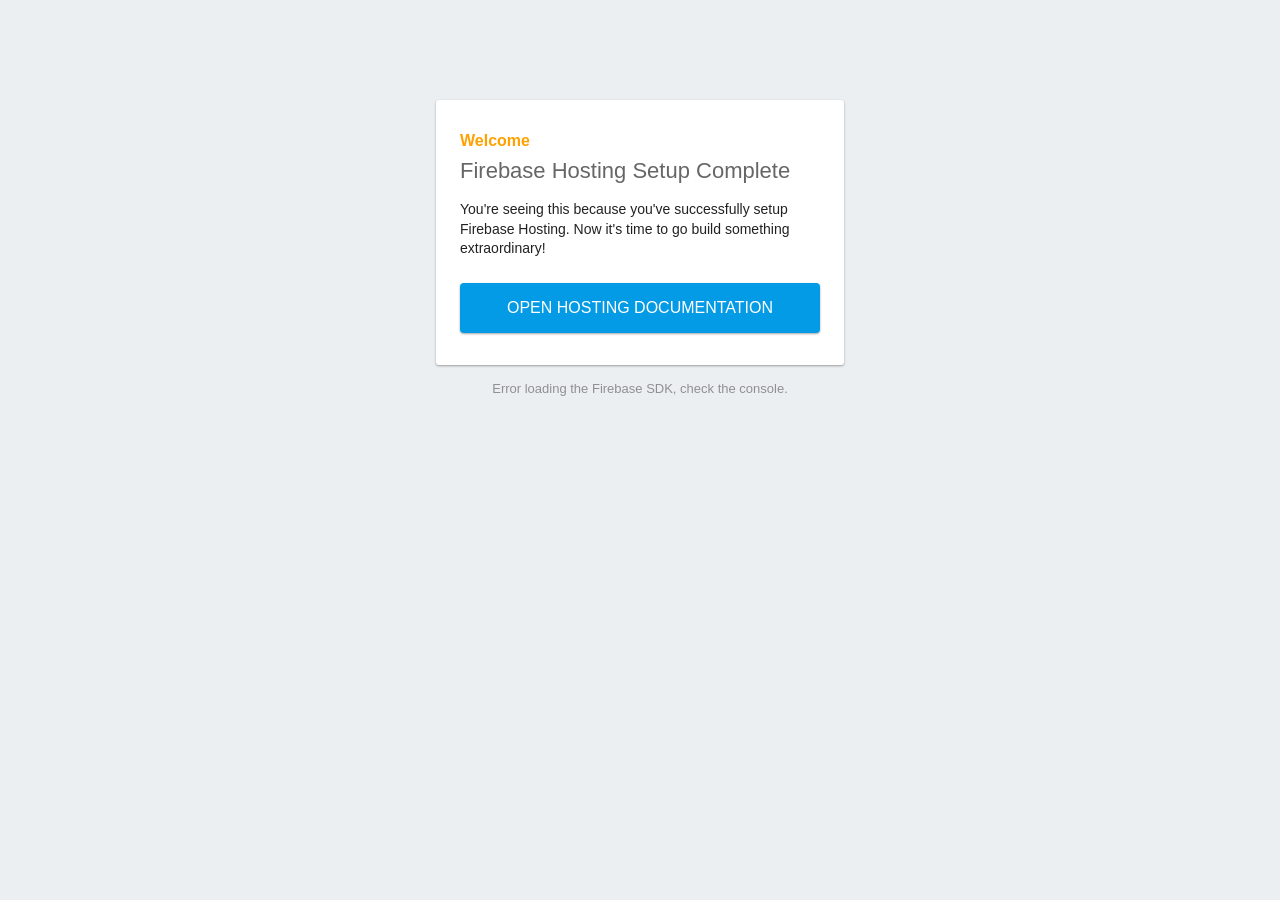
==== n/index.html @ ab1061d9 "Add files via upload" ====
<!DOCTYPE html>
<html>
  <head>
    <meta charset="utf-8">
    <meta name="viewport" content="width=device-width, initial-scale=1">
    <title>Welcome to Firebase Hosting</title>

    <!-- update the version number as needed -->
    <script defer src="/__/firebase/13.3.0/firebase-app-compat.js"></script>
    <!-- include only the Firebase features as you need -->
    <script defer src="/__/firebase/13.3.0/firebase-auth-compat.js"></script>
    <script defer src="/__/firebase/13.3.0/firebase-database-compat.js"></script>
    <script defer src="/__/firebase/13.3.0/firebase-firestore-compat.js"></script>
    <script defer src="/__/firebase/13.3.0/firebase-functions-compat.js"></script>
    <script defer src="/__/firebase/13.3.0/firebase-messaging-compat.js"></script>
    <script defer src="/__/firebase/13.3.0/firebase-storage-compat.js"></script>
    <script defer src="/__/firebase/13.3.0/firebase-analytics-compat.js"></script>
    <script defer src="/__/firebase/13.3.0/firebase-remote-config-compat.js"></script>
    <script defer src="/__/firebase/13.3.0/firebase-performance-compat.js"></script>
    <!-- 
      initialize the SDK after all desired features are loaded, set useEmulator to false
      to avoid connecting the SDK to running emulators.
    -->
    <script defer src="/__/firebase/init.js?useEmulator=true"></script>

    <style media="screen">
      body { background: #ECEFF1; color: rgba(0,0,0,0.87); font-family: Roboto, Helvetica, Arial, sans-serif; margin: 0; padding: 0; }
      #message { background: white; max-width: 360px; margin: 100px auto 16px; padding: 32px 24px; border-radius: 3px; }
      #message h2 { color: #ffa100; font-weight: bold; font-size: 16px; margin: 0 0 8px; }
      #message h1 { font-size: 22px; font-weight: 300; color: rgba(0,0,0,0.6); margin: 0 0 16px;}
      #message p { line-height: 140%; margin: 16px 0 24px; font-size: 14px; }
      #message a { display: block; text-align: center; background: #039be5; text-transform: uppercase; text-decoration: none; color: white; padding: 16px; border-radius: 4px; }
      #message, #message a { box-shadow: 0 1px 3px rgba(0,0,0,0.12), 0 1px 2px rgba(0,0,0,0.24); }
      #load { color: rgba(0,0,0,0.4); text-align: center; font-size: 13px; }
      @media (max-width: 600px) {
        body, #message { margin-top: 0; background: white; box-shadow: none; }
        body { border-top: 16px solid #ffa100; }
      }
    </style>
  </head>
  <body>
    <div id="message">
      <h2>Welcome</h2>
      <h1>Firebase Hosting Setup Complete</h1>
      <p>You're seeing this because you've successfully setup Firebase Hosting. Now it's time to go build something extraordinary!</p>
      <a target="_blank" href="https://firebase.google.com/docs/hosting/">Open Hosting Documentation</a>
    </div>
    <p id="load">Firebase SDK Loading&hellip;</p>

    <script>
      document.addEventListener('DOMContentLoaded', function() {
        const loadEl = document.querySelector('#load');
        // // 🔥🔥🔥🔥🔥🔥🔥🔥🔥🔥🔥🔥🔥🔥🔥🔥🔥🔥🔥🔥🔥🔥🔥🔥🔥🔥🔥🔥🔥🔥🔥
        // // The Firebase SDK is initialized and available here!
        //
        // firebase.auth().onAuthStateChanged(user => { });
        // firebase.database().ref('/path/to/ref').on('value', snapshot => { });
        // firebase.firestore().doc('/foo/bar').get().then(() => { });
        // firebase.functions().httpsCallable('yourFunction')().then(() => { });
        // firebase.messaging().requestPermission().then(() => { });
        // firebase.storage().ref('/path/to/ref').getDownloadURL().then(() => { });
        // firebase.analytics(); // call to activate
        // firebase.analytics().logEvent('tutorial_completed');
        // firebase.performance(); // call to activate
        //
        // // 🔥🔥🔥🔥🔥🔥🔥🔥🔥🔥🔥🔥🔥🔥🔥🔥🔥🔥🔥🔥🔥🔥🔥🔥🔥🔥🔥🔥🔥🔥🔥

        try {
          let app = firebase.app();
          let features = [
            'auth', 
            'database', 
            'firestore',
            'functions',
            'messaging', 
            'storage', 
            'analytics', 
            'remoteConfig',
            'performance',
          ].filter(feature => typeof app[feature] === 'function');
          loadEl.textContent = `Firebase SDK loaded with ${features.join(', ')}`;
        } catch (e) {
          console.error(e);
          loadEl.textContent = 'Error loading the Firebase SDK, check the console.';
        }
      });
    </script>
  </body>
</html>
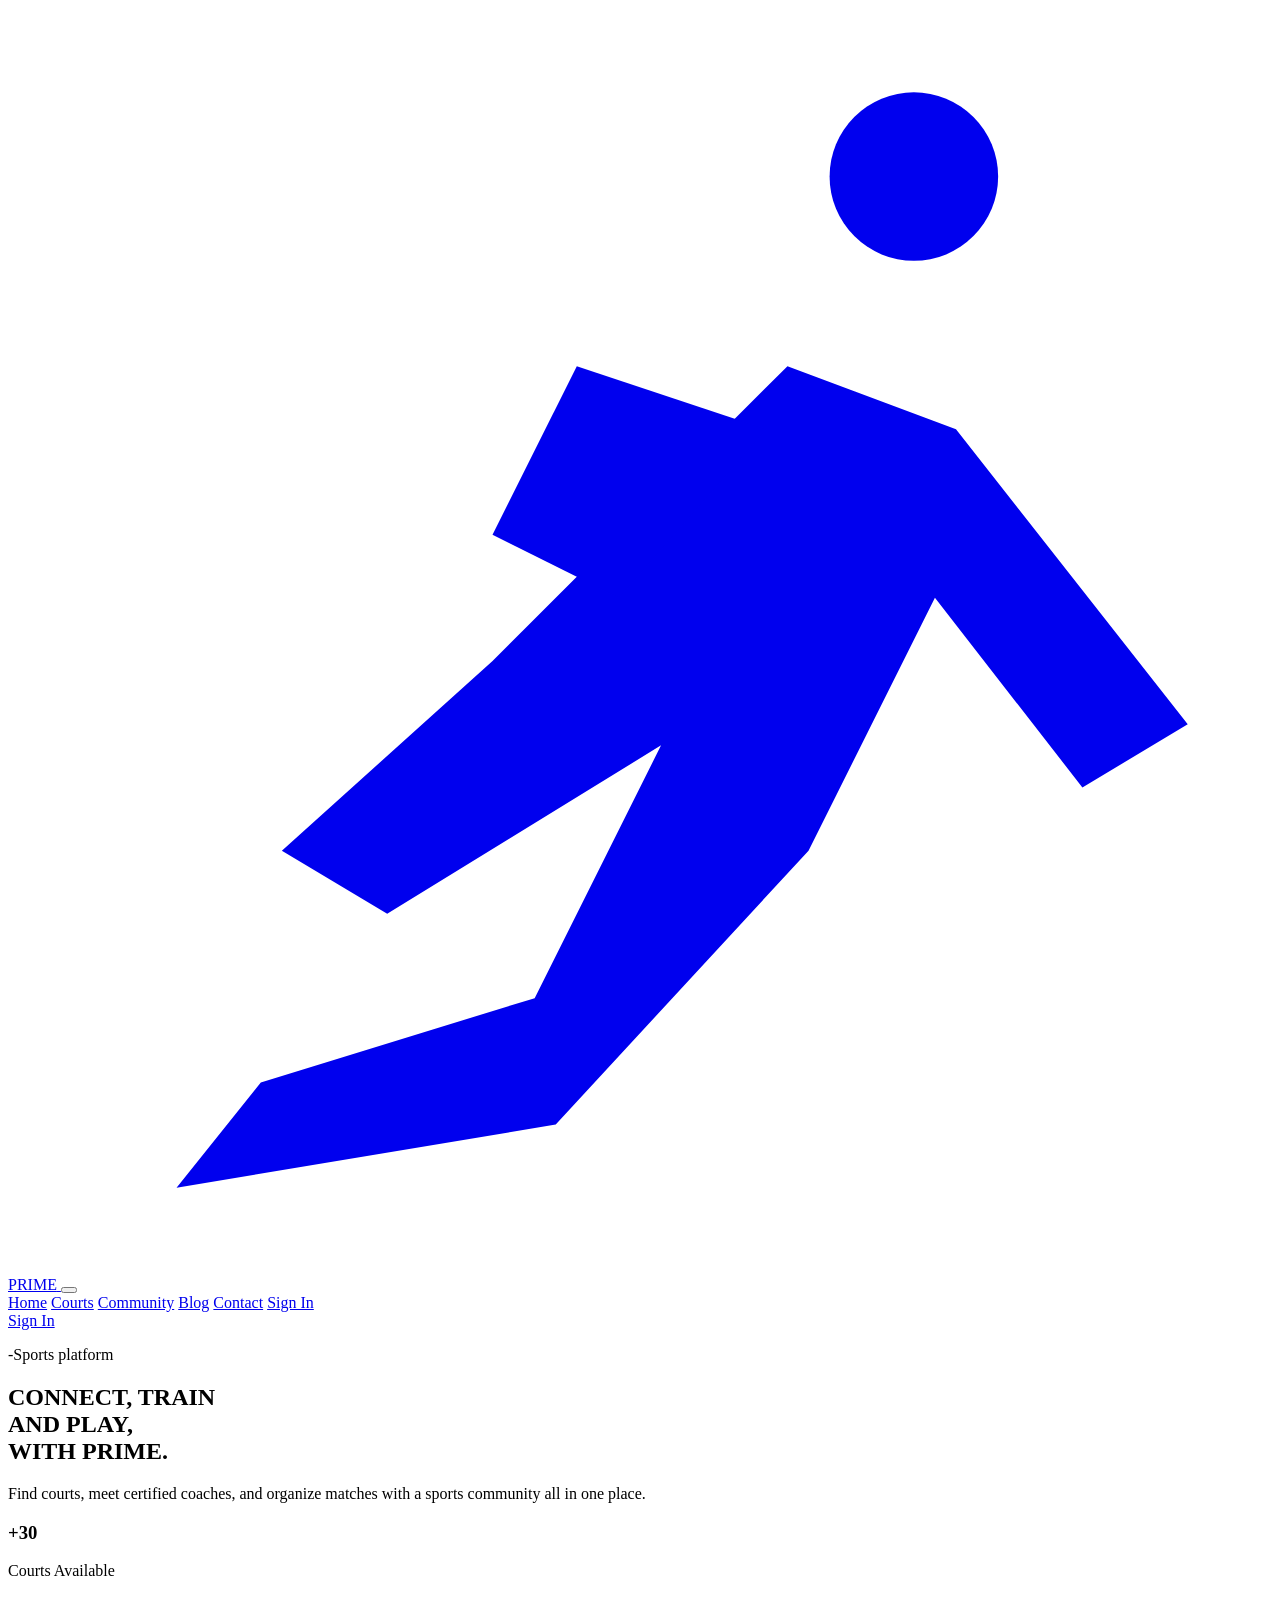
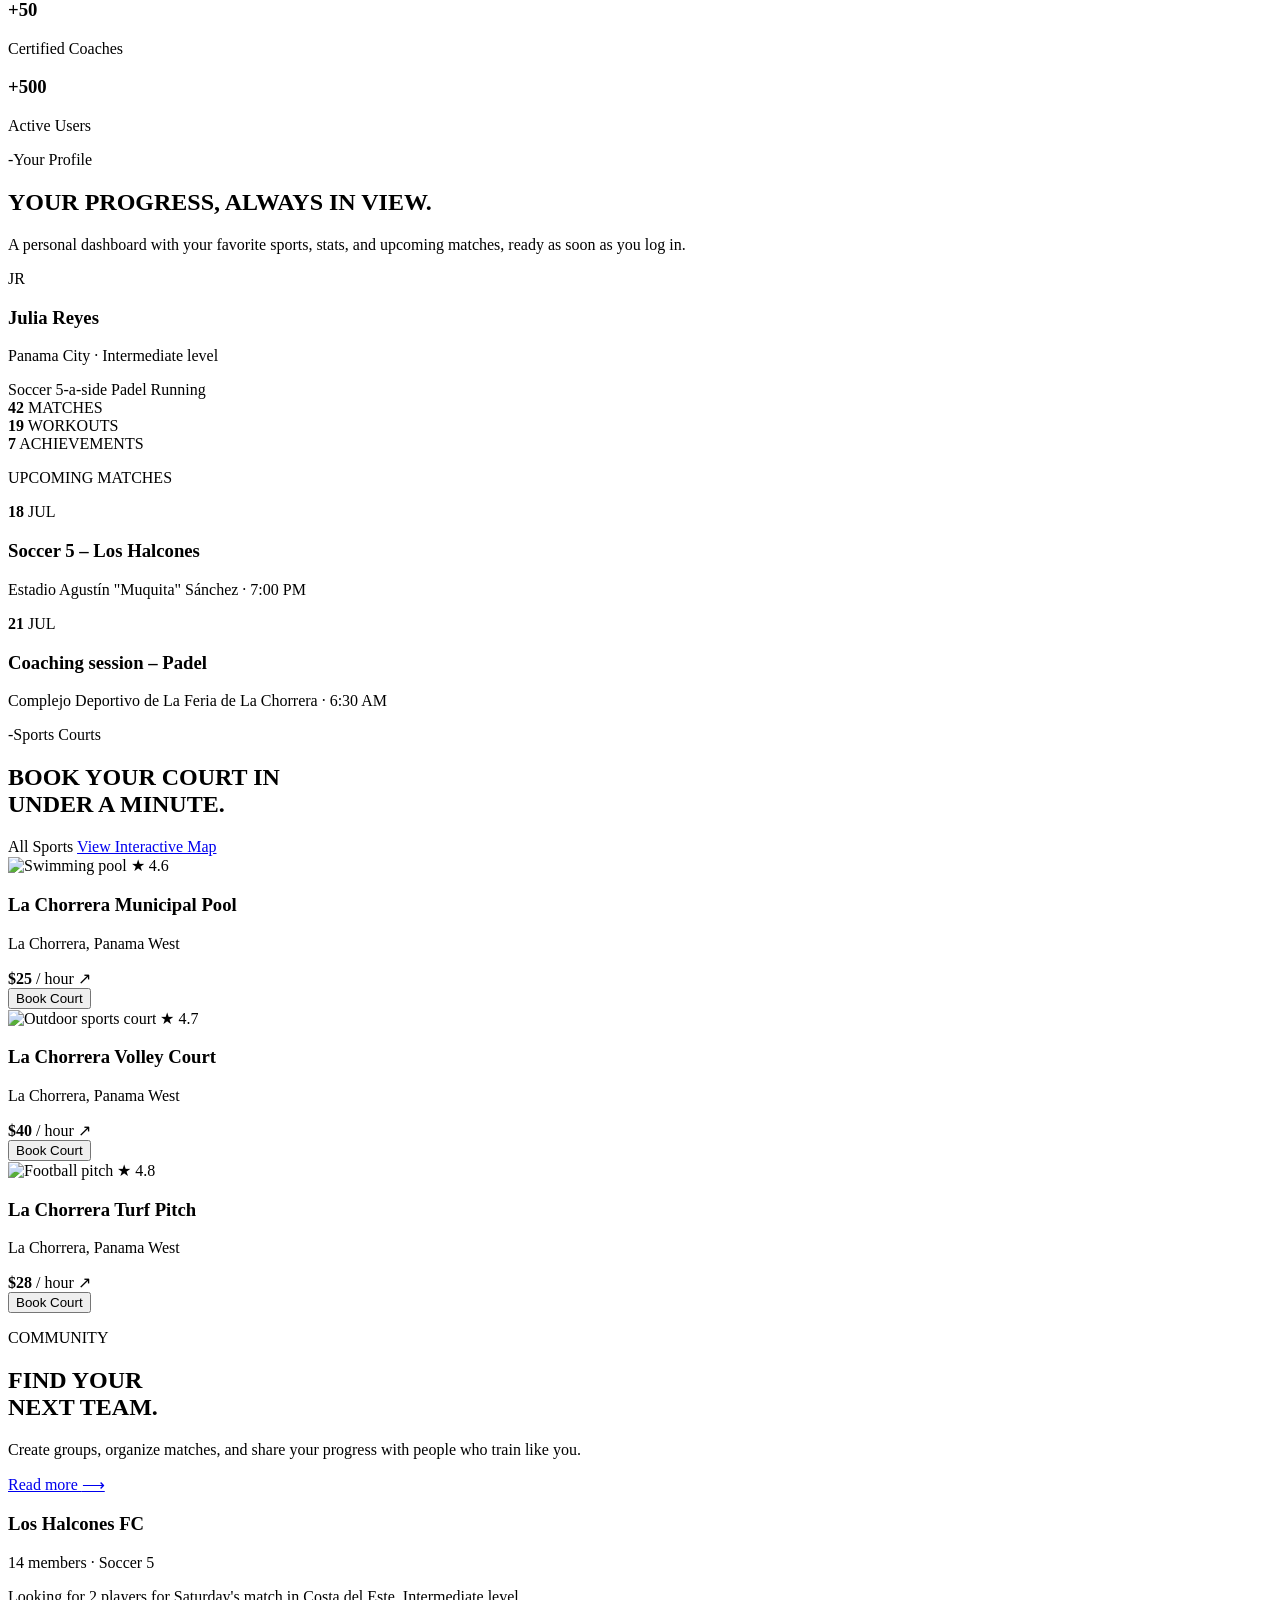
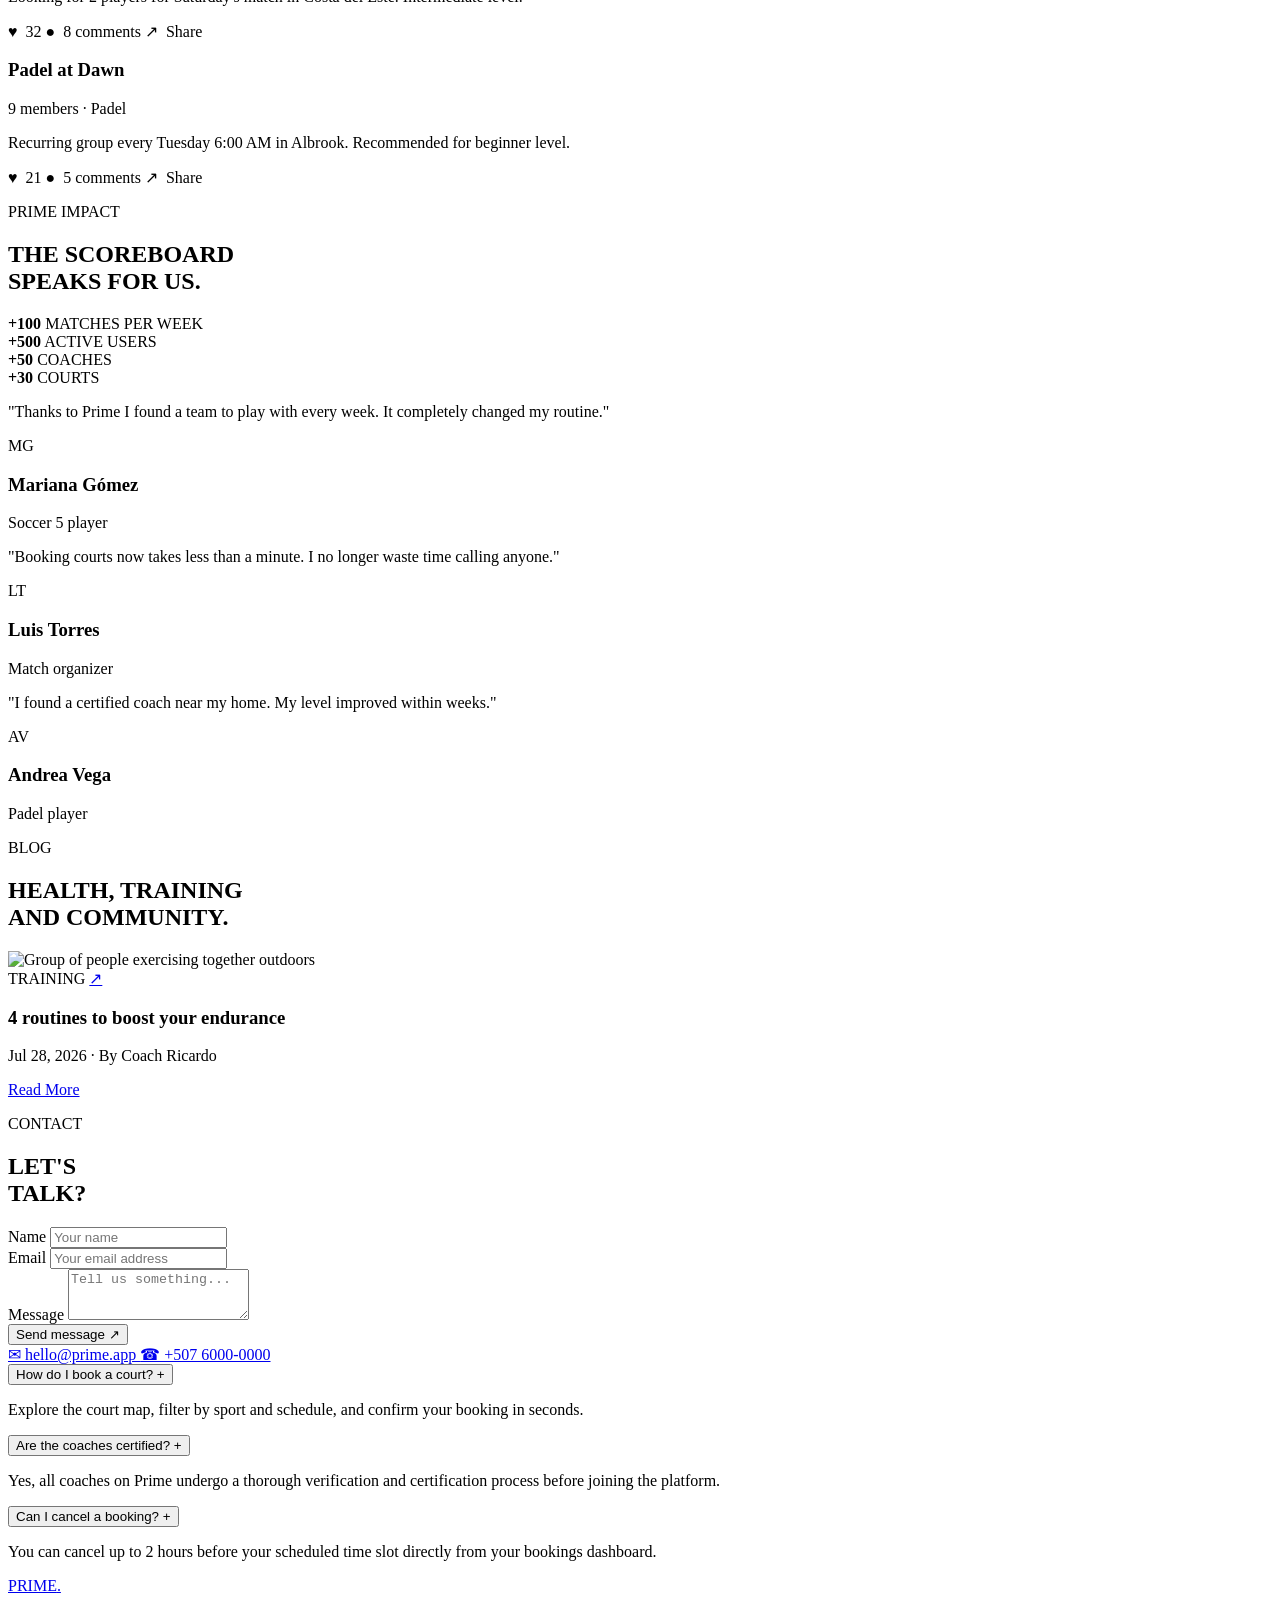
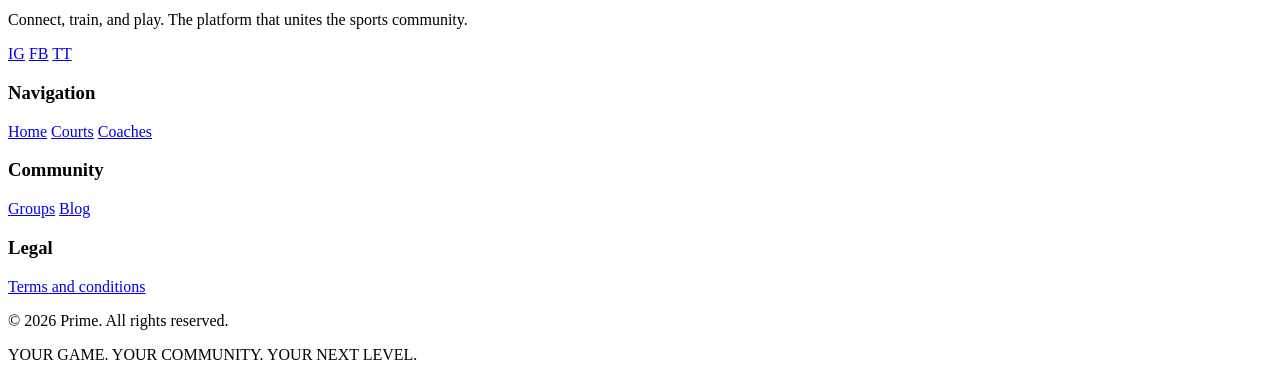
==== commit fbd9a7b9: "Add files via upload" ====
--- a/n/index.html
+++ b/n/index.html
@@ -1,89 +1,606 @@
+
 <!DOCTYPE html>
-<html>
-  <head>
-    <meta charset="utf-8">
-    <meta name="viewport" content="width=device-width, initial-scale=1">
-    <title>Welcome to Firebase Hosting</title>
-
-    <!-- update the version number as needed -->
-    <script defer src="/__/firebase/13.3.0/firebase-app-compat.js"></script>
-    <!-- include only the Firebase features as you need -->
-    <script defer src="/__/firebase/13.3.0/firebase-auth-compat.js"></script>
-    <script defer src="/__/firebase/13.3.0/firebase-database-compat.js"></script>
-    <script defer src="/__/firebase/13.3.0/firebase-firestore-compat.js"></script>
-    <script defer src="/__/firebase/13.3.0/firebase-functions-compat.js"></script>
-    <script defer src="/__/firebase/13.3.0/firebase-messaging-compat.js"></script>
-    <script defer src="/__/firebase/13.3.0/firebase-storage-compat.js"></script>
-    <script defer src="/__/firebase/13.3.0/firebase-analytics-compat.js"></script>
-    <script defer src="/__/firebase/13.3.0/firebase-remote-config-compat.js"></script>
-    <script defer src="/__/firebase/13.3.0/firebase-performance-compat.js"></script>
-    <!-- 
-      initialize the SDK after all desired features are loaded, set useEmulator to false
-      to avoid connecting the SDK to running emulators.
-    -->
-    <script defer src="/__/firebase/init.js?useEmulator=true"></script>
-
-    <style media="screen">
-      body { background: #ECEFF1; color: rgba(0,0,0,0.87); font-family: Roboto, Helvetica, Arial, sans-serif; margin: 0; padding: 0; }
-      #message { background: white; max-width: 360px; margin: 100px auto 16px; padding: 32px 24px; border-radius: 3px; }
-      #message h2 { color: #ffa100; font-weight: bold; font-size: 16px; margin: 0 0 8px; }
-      #message h1 { font-size: 22px; font-weight: 300; color: rgba(0,0,0,0.6); margin: 0 0 16px;}
-      #message p { line-height: 140%; margin: 16px 0 24px; font-size: 14px; }
-      #message a { display: block; text-align: center; background: #039be5; text-transform: uppercase; text-decoration: none; color: white; padding: 16px; border-radius: 4px; }
-      #message, #message a { box-shadow: 0 1px 3px rgba(0,0,0,0.12), 0 1px 2px rgba(0,0,0,0.24); }
-      #load { color: rgba(0,0,0,0.4); text-align: center; font-size: 13px; }
-      @media (max-width: 600px) {
-        body, #message { margin-top: 0; background: white; box-shadow: none; }
-        body { border-top: 16px solid #ffa100; }
-      }
-    </style>
-  </head>
-  <body>
-    <div id="message">
-      <h2>Welcome</h2>
-      <h1>Firebase Hosting Setup Complete</h1>
-      <p>You're seeing this because you've successfully setup Firebase Hosting. Now it's time to go build something extraordinary!</p>
-      <a target="_blank" href="https://firebase.google.com/docs/hosting/">Open Hosting Documentation</a>
-    </div>
-    <p id="load">Firebase SDK Loading&hellip;</p>
-
-    <script>
-      document.addEventListener('DOMContentLoaded', function() {
-        const loadEl = document.querySelector('#load');
-        // // 🔥🔥🔥🔥🔥🔥🔥🔥🔥🔥🔥🔥🔥🔥🔥🔥🔥🔥🔥🔥🔥🔥🔥🔥🔥🔥🔥🔥🔥🔥🔥
-        // // The Firebase SDK is initialized and available here!
-        //
-        // firebase.auth().onAuthStateChanged(user => { });
-        // firebase.database().ref('/path/to/ref').on('value', snapshot => { });
-        // firebase.firestore().doc('/foo/bar').get().then(() => { });
-        // firebase.functions().httpsCallable('yourFunction')().then(() => { });
-        // firebase.messaging().requestPermission().then(() => { });
-        // firebase.storage().ref('/path/to/ref').getDownloadURL().then(() => { });
-        // firebase.analytics(); // call to activate
-        // firebase.analytics().logEvent('tutorial_completed');
-        // firebase.performance(); // call to activate
-        //
-        // // 🔥🔥🔥🔥🔥🔥🔥🔥🔥🔥🔥🔥🔥🔥🔥🔥🔥🔥🔥🔥🔥🔥🔥🔥🔥🔥🔥🔥🔥🔥🔥
-
-        try {
-          let app = firebase.app();
-          let features = [
-            'auth', 
-            'database', 
-            'firestore',
-            'functions',
-            'messaging', 
-            'storage', 
-            'analytics', 
-            'remoteConfig',
-            'performance',
-          ].filter(feature => typeof app[feature] === 'function');
-          loadEl.textContent = `Firebase SDK loaded with ${features.join(', ')}`;
-        } catch (e) {
-          console.error(e);
-          loadEl.textContent = 'Error loading the Firebase SDK, check the console.';
-        }
-      });
-    </script>
-  </body>
-</html>
+<html lang="en">
+<head>
+    <meta charset="UTF-8">
+    <meta name="viewport" content="width=device-width, initial-scale=1.0">
+
+    <title>PRIME</title>
+
+    <link rel="preconnect" href="https://fonts.googleapis.com">
+    <link rel="preconnect" href="https://fonts.gstatic.com" crossorigin>
+
+    <link href="https://fonts.googleapis.com/css2?family=Anton&family=Montserrat:wght@400;500;600;700;800&display=swap"
+          rel="stylesheet">
+
+    <link rel="stylesheet" href="CSS.css">
+    <script src="JS.js" defer></script>
+</head>
+
+<body>
+    <header class="navbar">
+        <a href="#home" class="logo" aria-label="PRIME home">
+            <svg class="logo-icon" viewBox="0 0 60 60"
+                 xmlns="http://www.w3.org/2000/svg" aria-hidden="true">
+                <circle cx="43" cy="8" r="4" fill="currentColor"/>
+                <path d="M37 17 L23 31 L13 40 L18 43
+                         L31 35 L25 47 L12 51 L8 56
+                         L26 53 L38 40 L44 28 L51 37
+                         L56 34 L45 20 Z"
+                      fill="currentColor"/>
+                <path d="M27 17 L36 20 L29 28 L23 25 Z"
+                      fill="currentColor"/>
+            </svg>
+            <span>PRIME</span>
+        </a>
+        <button class="menu-toggle"
+                aria-label="Open navigation menu"
+                aria-expanded="false"
+                aria-controls="nav-links">
+            <span></span>
+            <span></span>
+            <span></span>
+        </button>
+
+        <nav class="nav-links" id="nav-links">
+            <a href="#home">Home</a>
+            <a href="#courts">Courts</a>
+              <a href="#community-groups">Community</a>
+            <a href="#blog">Blog</a>
+            <a href="#contact">Contact</a>
+            <a href="signin.html" class="sign-in mobile-sign-in">
+                Sign In
+            </a>
+        </nav>
+        <a href="signin.html" class="sign-in desktop-sign-in">
+            Sign In
+        </a>
+    </header>
+
+    <main>
+        <section class="hero" id="home">
+            <div class="hero-content">
+                <p class="eyebrow">-Sports platform</p>
+                <h1>
+                    CONNECT, TRAIN<br>
+                    AND PLAY,<br>
+                    WITH <span>PRIME.</span>
+                </h1>
+                <p class="hero-description">
+                    Find courts, meet certified coaches, and organize matches with a sports community all in one place.
+                </p>
+                <div class="hero-stats">
+                    <div class="stat">
+                        <h3>+30</h3>
+                        <p>Courts Available</p>
+                    </div>
+                    <div class="stat">
+                        <h3>+50</h3>
+                        <p>Certified Coaches</p>
+                    </div>
+                    <div class="stat">
+                        <h3>+500</h3>
+                        <p>Active Users</p>
+                    </div>
+                </div>
+            </div>
+        </section>
+    
+        <section class="content-section" id="courts">
+            <p class="eyebrow">-Your Profile</p>
+            <h2>YOUR PROGRESS, ALWAYS IN VIEW.</h2>
+            <p>A personal dashboard with your favorite sports, stats, and upcoming matches, ready as soon as you log in.</p>
+        <div class="profile-grid">
+            <div class="profile-card">
+                <div class="user-info">
+                    <div class="user-avatar">JR</div>
+                    <div>
+                        <h3>Julia Reyes</h3>
+                        <p>Panama City · Intermediate level</p>
+                    </div>
+                </div>
+                <div class="sport-tags">
+                    <span>Soccer 5-a-side</span>
+                    <span>Padel</span>
+                    <span>Running</span>
+                </div>
+                <div class="stats-grid">
+                    <div class="profile-stat">
+                        <strong>42</strong>
+                        <span>MATCHES</span>
+                    </div>
+                    <div class="profile-stat">
+                        <strong>19</strong>
+                        <span>WORKOUTS</span>
+                    </div>
+                    <div class="profile-stat">
+                        <strong>7</strong>
+                        <span>ACHIEVEMENTS</span>
+                    </div>
+                </div>
+            </div>
+            <div class="profile-card matches-card">
+                <p class="matches-title">UPCOMING MATCHES</p>
+                <div class="match-item">
+                    <div class="match-date">
+                        <strong>18</strong>
+                        <span>JUL</span>
+                    </div>
+                    <div class="match-info">
+                        <h3>Soccer 5 – Los Halcones</h3>
+                        <p>Estadio Agustín "Muquita" Sánchez · 7:00 PM</p>
+                    </div>
+                </div>
+                <div class="match-item">
+                    <div class="match-date">
+                        <strong>21</strong>
+                        <span>JUL</span>
+                    </div>
+
+                    <div class="match-info">
+                        <h3>Coaching session – Padel</h3>
+                        <p>Complejo Deportivo de La Feria de La Chorrera · 6:30 AM</p>
+                    </div>
+                </div>
+            </div>
+        </div>
+        </section>
+
+<section class="content-section content-section-White" id="courts">
+    <p class="eyebrow">-Sports Courts</p>
+    <h2>
+        BOOK YOUR COURT IN<br>
+        UNDER A MINUTE.
+    </h2>
+</section>
+
+<section class="courts-listing" id="courts">
+    <div class="courts-toolbar">
+        <span class="sports-filter">All Sports</span>
+        <a
+            href="https://www.google.com/maps/search/sports+courts+La+Chorrera+Panama/"
+            target="_blank"
+            rel="noopener noreferrer"
+            class="map-button"
+        >
+            View Interactive Map
+        </a>
+    </div>
+
+    <div class="courts-grid">
+        <article class="court-card">
+            <div class="court-image">
+                <img
+                    src="https://images.unsplash.com/photo-1576013551627-0cc20b96c2a7?auto=format&fit=crop&w=800&q=85"
+                    alt="Swimming pool"
+                >
+                <span class="court-rating">★ 4.6</span>
+            </div>
+
+            <div class="court-details">
+                <h3>La Chorrera Municipal Pool</h3>
+                <p class="court-location">La Chorrera, Panama West</p>
+
+                <div class="court-price">
+                    <strong>$25</strong>
+                    <span>/ hour</span>
+                    <span class="court-arrow">↗</span>
+                </div>
+
+                <button class="book-court" type="button">
+                    Book Court
+                </button>
+            </div>
+        </article>
+        <article class="court-card">
+            <div class="court-image">
+                <img
+                    src="https://images.unsplash.com/photo-1622279457486-62dcc4a431d6?auto=format&fit=crop&w=800&q=85"
+                    alt="Outdoor sports court"
+                >
+                <span class="court-rating">★ 4.7</span>
+            </div>
+            <div class="court-details">
+                <h3>La Chorrera Volley Court</h3>
+                <p class="court-location">La Chorrera, Panama West</p>
+
+                <div class="court-price">
+                    <strong>$40</strong>
+                    <span>/ hour</span>
+                    <span class="court-arrow">↗</span>
+                </div>
+
+                <button class="book-court" type="button">
+                    Book Court
+                </button>
+            </div>
+        </article>
+        <article class="court-card">
+            <div class="court-image">
+                <img
+                    src="https://images.unsplash.com/photo-1522778119026-d647f0596c20?auto=format&fit=crop&w=800&q=85"
+                    alt="Football pitch"
+                >
+                <span class="court-rating">★ 4.8</span>
+            </div>
+
+            <div class="court-details">
+                <h3>La Chorrera Turf Pitch</h3>
+                <p class="court-location">La Chorrera, Panama West</p>
+
+                <div class="court-price">
+                    <strong>$28</strong>
+                    <span>/ hour</span>
+                    <span class="court-arrow">↗</span>
+                </div>
+                <button class="book-court" type="button">
+                    Book Court
+                </button>
+            </div>
+        </article>
+    </div>
+</section>
+
+<section class="content-section community-section" id="blog">
+    <div class="community-heading">
+        <div class="community-text">
+            <p class="eyebrow">COMMUNITY</p>
+            <h2>
+                FIND YOUR<br>
+                NEXT TEAM.
+            </h2>
+            <p class="community-description">
+                Create groups, organize matches, and share your progress
+                with people who train like you.
+            </p>
+        </div>
+        <a href="community.html" class="read-more">
+            Read more <span>⟶</span>
+        </a>
+    </div>
+    <div class="community-grid" id="community-groups">
+        <article class="community-card">
+            <div class="group-header">
+                <div class="group-avatars">
+                    <span></span>
+                    <span></span>
+                    <span></span>
+                </div>
+                <div class="group-info">
+                    <h3>Los Halcones FC</h3>
+                    <p>14 members · Soccer 5</p>
+                </div>
+            </div>
+            <p class="group-description">
+                Looking for 2 players for Saturday's match in
+                Costa del Este. Intermediate level.
+            </p>
+            <div class="group-footer">
+                <span>♥ &nbsp;32</span>
+                <span>● &nbsp;8 comments</span>
+                <span>↗ &nbsp;Share</span>
+            </div>
+        </article>
+        <article class="community-card">
+            <div class="group-header">
+                <div class="group-avatars">
+                    <span></span>
+                    <span></span>
+                </div>
+                <div class="group-info">
+                    <h3>Padel at Dawn</h3>
+                    <p>9 members · Padel</p>
+                </div>
+            </div>
+            <p class="group-description">
+                Recurring group every Tuesday 6:00 AM in
+                Albrook. Recommended for beginner level.
+            </p>
+            <div class="group-footer">
+                <span>♥ &nbsp;21</span>
+                <span>● &nbsp;5 comments</span>
+                <span>↗ &nbsp;Share</span>
+            </div>
+        </article>
+    </div>
+</section>
+
+<section class="impact-section" id="impact">
+    <div class="impact-heading">
+        <p class="eyebrow">PRIME IMPACT</p>
+        <h2>
+            THE SCOREBOARD<br>
+            SPEAKS FOR US.
+        </h2>
+    </div>
+    <div class="impact-board">
+
+        <div class="impact-stat">
+            <strong>+100</strong>
+            <span>MATCHES PER WEEK</span>
+        </div>
+        <div class="impact-stat">
+            <strong>+500</strong>
+            <span>ACTIVE USERS</span>
+        </div>
+        <div class="impact-stat">
+            <strong>+50</strong>
+            <span>COACHES</span>
+        </div>
+        <div class="impact-stat">
+            <strong>+30</strong>
+            <span>COURTS</span>
+        </div>
+    </div>
+    <div class="testimonials-grid">
+        <article class="testimonial-card">
+            <p class="testimonial-text">
+                "Thanks to Prime I found a team to play with
+                every week. It completely changed my routine."
+            </p>
+            <div class="testimonial-user">
+                <div class="testimonial-avatar">MG</div>
+                <div>
+                    <h3>Mariana Gómez</h3>
+                    <span>Soccer 5 player</span>
+                </div>
+            </div>
+        </article>
+        <article class="testimonial-card">
+            <p class="testimonial-text">
+                "Booking courts now takes less than a minute.
+                I no longer waste time calling anyone."
+            </p>
+            <div class="testimonial-user">
+                <div class="testimonial-avatar">LT</div>
+                <div>
+                    <h3>Luis Torres</h3>
+                    <span>Match organizer</span>
+                </div>
+            </div>
+        </article>
+        <article class="testimonial-card">
+            <p class="testimonial-text">
+                "I found a certified coach near my home.
+                My level improved within weeks."
+            </p>
+            <div class="testimonial-user">
+                <div class="testimonial-avatar">AV</div>
+                <div>
+                    <h3>Andrea Vega</h3>
+                    <span>Padel player</span>
+                </div>
+            </div>
+        </article>
+    </div>
+</section>
+
+<section class="blog-section" id="blog">
+    <div class="blog-heading">
+        <p class="eyebrow">BLOG</p>
+        <h2>
+            HEALTH, TRAINING<br>
+            AND COMMUNITY.
+        </h2>
+    </div>
+    <article class="blog-card">
+        <div class="blog-image">
+            <img
+                src="https://img.freepik.com/foto-gratis/grupo-personas-haciendo-ejercicio-juntos-al-aire-libre_23-2151061447.jpg"
+                alt="Group of people exercising together outdoors">
+        </div>
+        <div class="blog-content">
+            <div class="blog-top">
+                <span class="blog-category">TRAINING</span>
+            <a href="article.html" class="blog-arrow">↗</a>
+            </div>
+            <h3>4 routines to boost your endurance</h3>
+            <p class="blog-meta">
+                Jul 28, 2026 <span>·</span> By Coach Ricardo
+            </p>
+            <a href="article.html" class="blog-read-more">
+                Read More
+            </a>   
+        </div>
+    </article>
+</section>
+
+<section class="contact-section" id="contact">
+    <div class="contact-left">
+        <p class="eyebrow">CONTACT</p>
+        <h2>
+            LET'S<br>
+            TALK?
+        </h2>
+        <form class="contact-form" id="contactForm">
+            <div class="form-group">
+                <label for="contactName">Name</label>
+                <input
+                    type="text"
+                    id="contactName"
+                    name="name"
+                    placeholder="Your name"
+                    required
+                >
+            </div>
+            <div class="form-group">
+                <label for="contactEmail">Email</label>
+                <input
+                    type="email"
+                    id="contactEmail"
+                    name="email"
+                    placeholder="Your email address"
+                    required>
+            </div>
+            <div class="form-group">
+                <label for="contactMessage">Message</label>
+                <textarea
+                    id="contactMessage"
+                    name="message"
+                    placeholder="Tell us something..."
+                    rows="3"
+                    required
+                ></textarea>
+            </div>
+            <button type="submit" class="contact-submit">
+                Send message <span>↗</span>
+            </button>
+        </form>
+        <div class="contact-information">
+            <a href="mailto:hello@prime.app">
+                ✉ hello@prime.app
+            </a>
+            <a href="tel:+50760000000">
+                ☎ +507 6000-0000
+            </a>
+        </div>
+    </div>
+    <div class="contact-right">
+        <div class="faq-item">
+            <button class="faq-question" type="button"
+                aria-expanded="false">
+                <span>How do I book a court?</span>
+                <span class="faq-icon">+</span>
+            </button>
+            <div class="faq-answer">
+                <p>
+                    Explore the court map, filter by sport and
+                    schedule, and confirm your booking in seconds.
+                </p>
+            </div>
+        </div>
+        <div class="faq-item">
+            <button class="faq-question" type="button"
+                aria-expanded="false">
+                <span>Are the coaches certified?</span>
+                <span class="faq-icon">+</span>
+            </button>
+            <div class="faq-answer">
+                <p>
+                    Yes, all coaches on Prime undergo a thorough
+                    verification and certification process before
+                    joining the platform.
+                </p>
+            </div>
+        </div>
+        <div class="faq-item">
+            <button class="faq-question" type="button"
+                aria-expanded="false">
+                <span>Can I cancel a booking?</span>
+                <span class="faq-icon">+</span>
+            </button>
+            <div class="faq-answer">
+                <p>
+                    You can cancel up to 2 hours before your
+                    scheduled time slot directly from your
+                    bookings dashboard.
+                </p>
+            </div>
+        </div>
+    </div>
+</section>
+    </main>
+
+<footer class="prime-footer">
+    <div class="footer-main">
+        <div class="footer-brand">
+            <a href="HTLM.html" class="footer-logo">
+                PRIME<span>.</span>
+            </a>
+            <p>
+                Connect, train, and play.
+                The platform that unites the sports community.
+            </p>
+            <div class="footer-socials">
+                <a href="#" aria-label="Instagram">IG</a>
+                <a href="#" aria-label="Facebook">FB</a>
+                <a href="#" aria-label="TikTok">TT</a>
+            </div>
+        </div>
+        <div class="footer-column">
+            <h3>Navigation</h3>
+            <a href="HTLM.html">Home</a>
+            <a href="#courts">Courts</a>
+            <a href="#contact">Coaches</a>
+        </div>
+        <div class="footer-column">
+            <h3>Community</h3>
+            <a href="#community-groups">Groups</a>
+            <a href="#blog">Blog</a>
+        </div>
+        <div class="footer-column">
+            <h3>Legal</h3>
+            <a href="terms.html">Terms and conditions</a>
+        </div>
+    </div>
+    <div class="footer-divider"></div>
+    <div class="footer-bottom">
+        <p>© 2026 Prime. All rights reserved.</p>
+        <span>YOUR GAME. YOUR COMMUNITY. YOUR NEXT LEVEL.</span>
+    </div>
+</footer>
+<div class="booking-modal" id="booking-modal" hidden>
+    <div class="booking-overlay" id="booking-overlay"></div>
+    <div class="booking-window" role="dialog"
+         aria-modal="true" aria-labelledby="booking-title">
+        <button class="booking-close" id="booking-close"
+                type="button" aria-label="Close">
+            ×
+        </button>
+        <div id="booking-content">
+            <div class="booking-image">
+                <img id="booking-image" src="" alt="Sports facility">
+            </div>
+            <div class="booking-details">
+                <h2 id="booking-title">Court name</h2>
+                <p class="booking-location" id="booking-location"></p>
+                <div class="booking-price">
+                    <div>
+                        <span>Price per hour</span>
+                        <strong id="booking-price">$0</strong>
+                    </div>
+                    <div>
+                        <span>Sport</span>
+                        <strong id="booking-sport">SPORT</strong>
+                    </div>
+                </div>
+                <div class="booking-section">
+                    <h3>Availability</h3>
+                    <div class="booking-dates" id="booking-dates"></div>
+                </div>
+                <div class="booking-section">
+                    <h3>Select a time slot</h3>
+                    <div class="booking-times" id="booking-times"></div>
+                </div>
+                <p class="booking-note">
+                    Free cancellation up to 2 hours before.
+                </p>
+                <p class="booking-demo-note">
+                    DEMO RESERVATION · No real booking will be made.
+                </p>
+                <button class="booking-confirm" id="booking-confirm"
+                        type="button" disabled>
+                    Continue to booking
+                </button>
+            </div>
+        </div>
+        <div class="booking-success" id="booking-success" hidden>
+            <div class="success-icon">✓</div>
+            <p class="booking-eyebrow">PRIME RESERVATIONS</p>
+            <h2>Booking confirmed!</h2>
+            <p>
+                Your demo reservation has been created successfully.
+            </p>
+            <div class="confirmation-details" id="confirmation-details"></div>
+            <p class="booking-demo-note">
+                This is a simulated confirmation. No actual reservation
+                has been made.
+            </p>
+            <button class="booking-confirm" id="booking-done" type="button">
+                Done
+            </button>
+        </div>
+    </div>
+</div>
+</body>
+</html>
